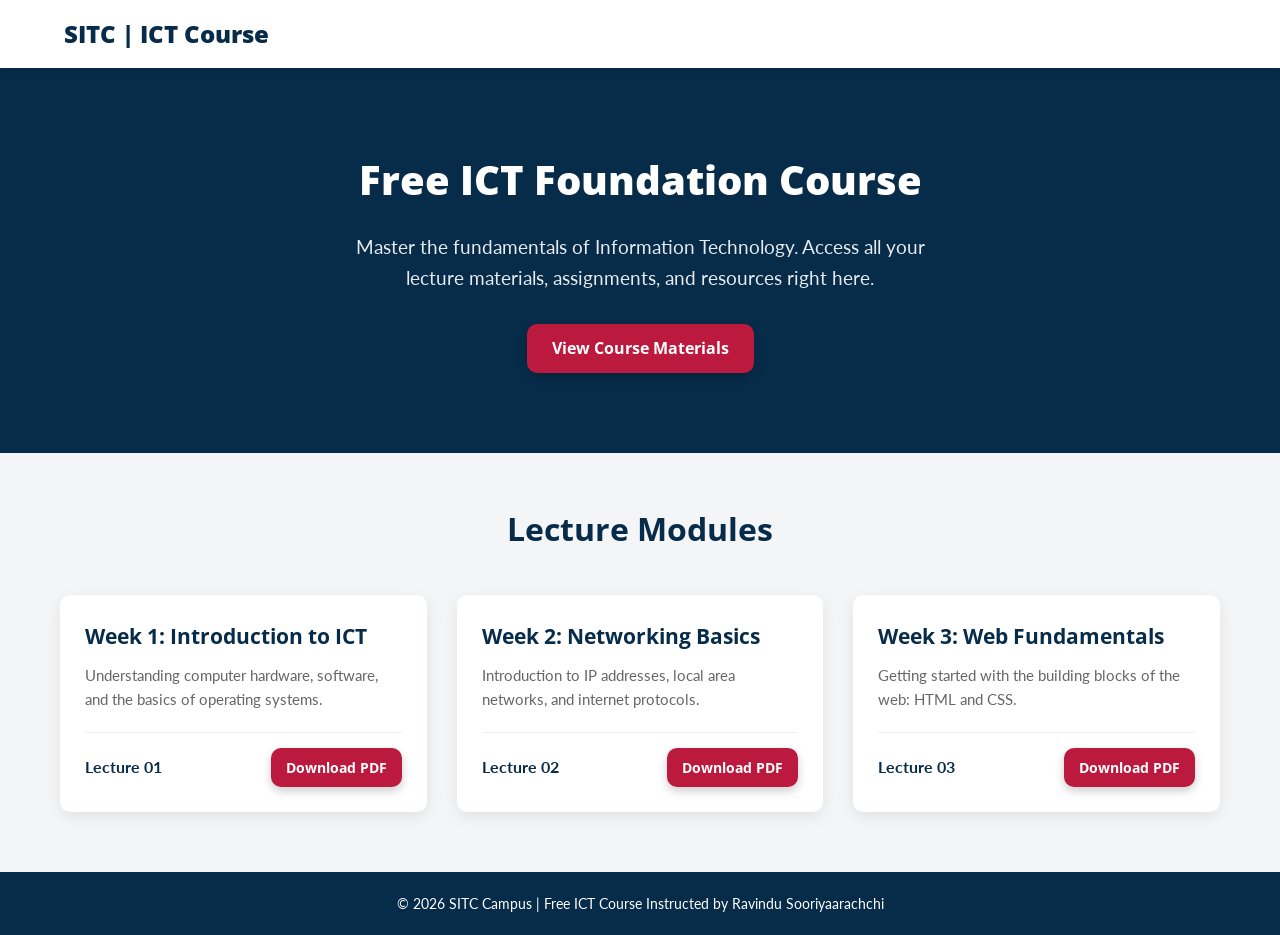
==== index.html @ 3b7f40ae "Created the base Index.html" ====
<!DOCTYPE html>
<html lang="en">
<head>
    <meta charset="UTF-8">
    <meta name="viewport" content="width=device-width, initial-scale=1.0">
    <meta name="theme-color" content="#072C49">
    <title>Free ICT Foundation Course | SITC</title>
    
    <link href="https://fonts.googleapis.com/css2?family=Lato:wght@400;700&family=Open+Sans:wght@400;700;800&display=swap" rel="stylesheet">
    
    <style>
        /* --- SITC CSS Variables --- */
        :root {
            --primary-blue: #072C49;
            --accent-red: #BB1A3E;
            --text-dark: #32373c;
            --bg-light: #f4f5f7;
            --white: #ffffff;
            --font-headings: 'Open Sans', sans-serif;
            --font-body: 'Lato', sans-serif;
        }

        /* --- Global Reset & Typography --- */
        * {
            margin: 0;
            padding: 0;
            box-sizing: border-box;
        }

        body {
            font-family: var(--font-body);
            color: var(--text-dark);
            background-color: var(--bg-light);
            line-height: 1.6;
        }

        h1, h2, h3 {
            font-family: var(--font-headings);
            color: var(--primary-blue);
        }

        /* --- Navigation Bar --- */
        header {
            background-color: var(--white);
            box-shadow: 0 4px 6px rgba(0, 0, 0, 0.05);
            padding: 15px 5%;
            display: flex;
            justify-content: space-between;
            align-items: center;
            position: sticky;
            top: 0;
            z-index: 100;
        }

        .logo {
            font-family: var(--font-headings);
            font-size: 24px;
            font-weight: 800;
            color: var(--primary-blue);
            text-decoration: none;
        }

        /* --- Hero Section --- */
        .hero {
            background-color: var(--primary-blue);
            color: var(--white);
            text-align: center;
            padding: 80px 20px;
        }

        .hero h1 {
            color: var(--white);
            font-size: 2.5rem;
            margin-bottom: 20px;
            font-weight: 800;
        }

        .hero p {
            font-size: 1.2rem;
            max-width: 600px;
            margin: 0 auto 30px auto;
            opacity: 0.9;
        }

        /* --- SITC Style Buttons --- */
        .btn {
            display: inline-block;
            background-color: var(--accent-red);
            color: var(--white);
            padding: 12px 25px;
            font-family: var(--font-headings);
            font-weight: 700;
            text-decoration: none;
            border-radius: 10px; /* Extracted from SITC code */
            transition: all 0.3s ease;
            box-shadow: 0px 4px 10px rgba(0,0,0,0.2);
        }

        .btn:hover {
            background-color: #981530; /* Slightly darker red for hover */
            transform: translateY(-2px);
        }

        /* --- Course Modules Grid --- */
        .container {
            max-width: 1200px;
            margin: 50px auto;
            padding: 0 20px;
        }

        .section-title {
            text-align: center;
            font-size: 2rem;
            margin-bottom: 40px;
        }

        .grid {
            display: grid;
            /* This makes it perfectly responsive for Mobile and PC automatically */
            grid-template-columns: repeat(auto-fit, minmax(300px, 1fr));
            gap: 30px;
        }

        /* --- SITC Style Cards --- */
        .card {
            background: var(--white);
            border-radius: 10px;
            padding: 25px;
            box-shadow: 0 5px 15px rgba(0,0,0,0.08);
            transition: transform 0.3s ease, box-shadow 0.3s ease;
        }

        .card:hover {
            transform: translateY(-5px);
            box-shadow: 0 10px 25px rgba(0,0,0,0.15);
        }

        .card h3 {
            font-size: 1.3rem;
            margin-bottom: 10px;
        }

        .card p {
            font-size: 0.95rem;
            margin-bottom: 20px;
            color: #666;
        }

        .card-footer {
            display: flex;
            justify-content: space-between;
            align-items: center;
            border-top: 1px solid #eee;
            padding-top: 15px;
        }

        /* --- Footer --- */
        footer {
            background-color: var(--primary-blue);
            color: var(--white);
            text-align: center;
            padding: 20px;
            margin-top: 60px;
            font-size: 0.9rem;
        }

        /* Mobile Adjustments */
        @media (max-width: 768px) {
            .hero h1 {
                font-size: 2rem;
            }
        }
    </style>
</head>
<body>

    <header>
        <a href="#" class="logo">SITC | ICT Course</a>
        </header>

    <section class="hero">
        <h1>Free ICT Foundation Course</h1>
        <p>Master the fundamentals of Information Technology. Access all your lecture materials, assignments, and resources right here.</p>
        <a href="#materials" class="btn">View Course Materials</a>
    </section>

    <div class="container" id="materials">
        <h2 class="section-title">Lecture Modules</h2>
        
        <div class="grid">
            <div class="card">
                <h3>Week 1: Introduction to ICT</h3>
                <p>Understanding computer hardware, software, and the basics of operating systems.</p>
                <div class="card-footer">
                    <span style="color: var(--primary-blue); font-weight: bold;">Lecture 01</span>
                    <a href="#" class="btn" style="padding: 8px 15px; font-size: 0.9rem;">Download PDF</a>
                </div>
            </div>

            <div class="card">
                <h3>Week 2: Networking Basics</h3>
                <p>Introduction to IP addresses, local area networks, and internet protocols.</p>
                <div class="card-footer">
                    <span style="color: var(--primary-blue); font-weight: bold;">Lecture 02</span>
                    <a href="#" class="btn" style="padding: 8px 15px; font-size: 0.9rem;">Download PDF</a>
                </div>
            </div>

            <div class="card">
                <h3>Week 3: Web Fundamentals</h3>
                <p>Getting started with the building blocks of the web: HTML and CSS.</p>
                <div class="card-footer">
                    <span style="color: var(--primary-blue); font-weight: bold;">Lecture 03</span>
                    <a href="#" class="btn" style="padding: 8px 15px; font-size: 0.9rem;">Download PDF</a>
                </div>
            </div>
        </div>
    </div>

    <footer>
        <p>&copy; 2026 SITC Campus | Free ICT Course Instructed by Ravindu Sooriyaarachchi</p>
    </footer>

</body>
</html>
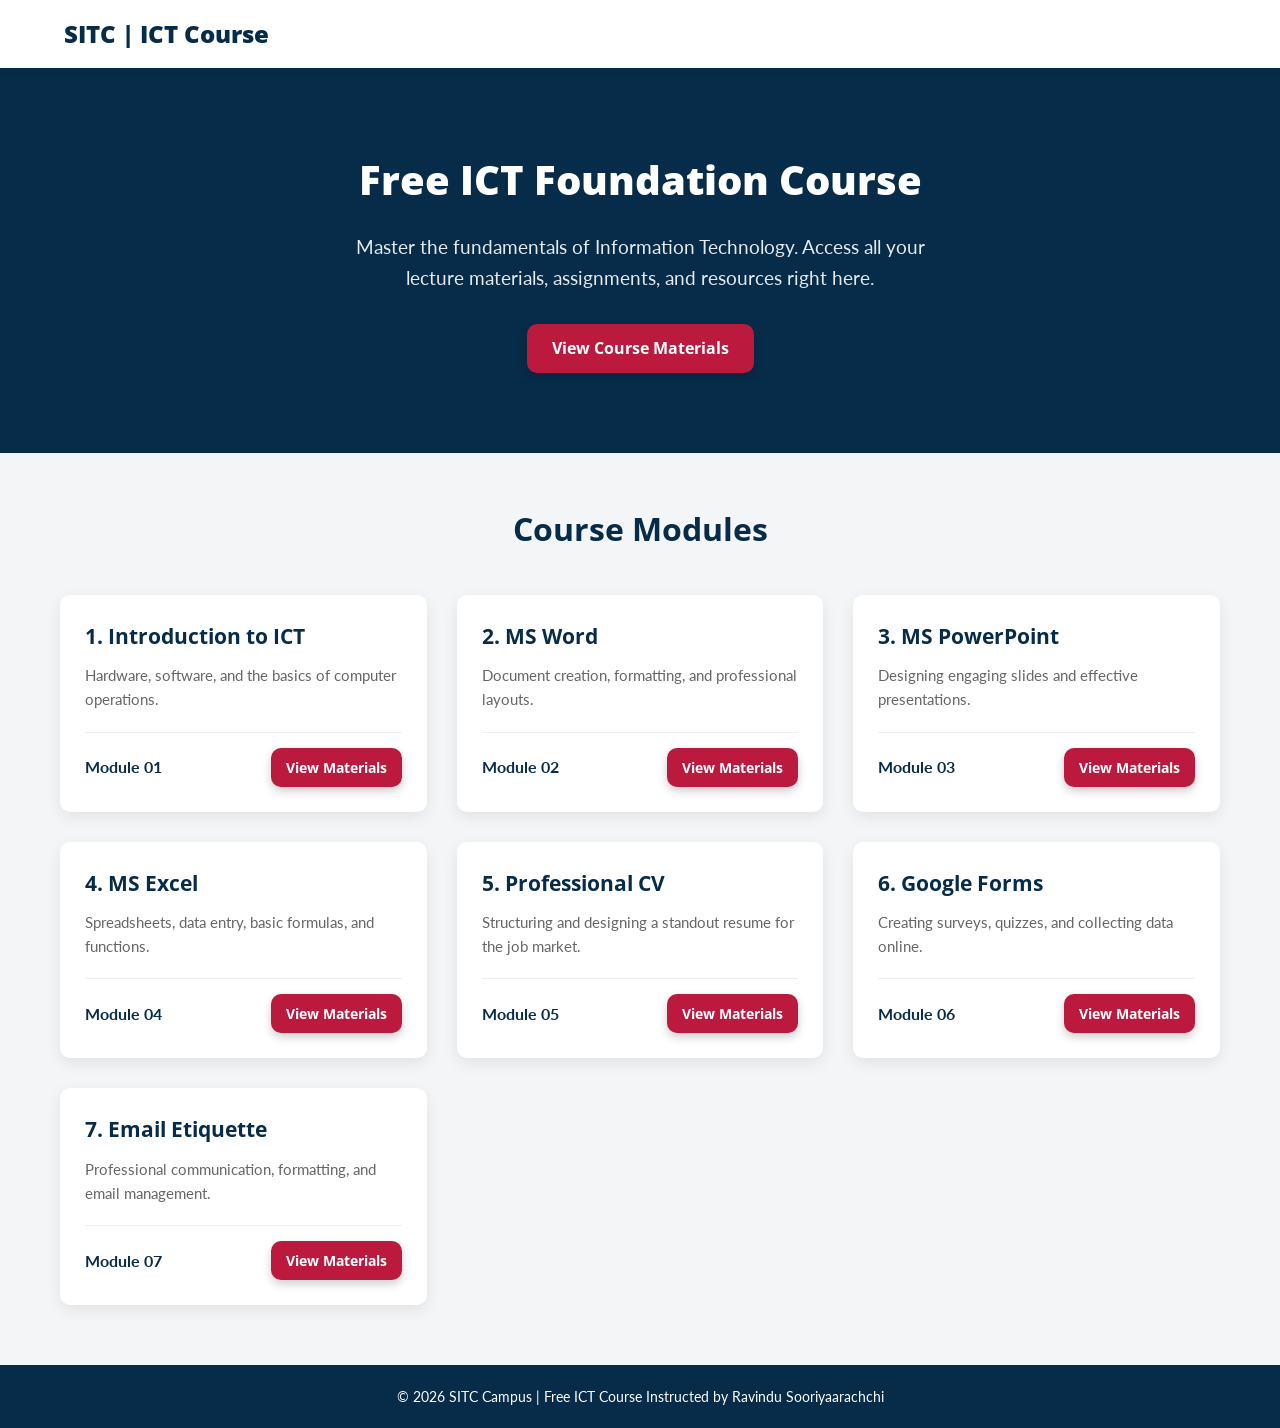
==== commit f65ae7c3: "Did the file structure" ====
--- a/index.html
+++ b/index.html
@@ -91,13 +91,13 @@
             font-family: var(--font-headings);
             font-weight: 700;
             text-decoration: none;
-            border-radius: 10px; /* Extracted from SITC code */
+            border-radius: 10px;
             transition: all 0.3s ease;
             box-shadow: 0px 4px 10px rgba(0,0,0,0.2);
         }
 
         .btn:hover {
-            background-color: #981530; /* Slightly darker red for hover */
+            background-color: #981530;
             transform: translateY(-2px);
         }
 
@@ -116,7 +116,6 @@
 
         .grid {
             display: grid;
-            /* This makes it perfectly responsive for Mobile and PC automatically */
             grid-template-columns: repeat(auto-fit, minmax(300px, 1fr));
             gap: 30px;
         }
@@ -128,6 +127,8 @@
             padding: 25px;
             box-shadow: 0 5px 15px rgba(0,0,0,0.08);
             transition: transform 0.3s ease, box-shadow 0.3s ease;
+            display: flex;
+            flex-direction: column;
         }
 
         .card:hover {
@@ -144,6 +145,7 @@
             font-size: 0.95rem;
             margin-bottom: 20px;
             color: #666;
+            flex-grow: 1; /* Pushes the button to the bottom */
         }
 
         .card-footer {
@@ -164,7 +166,6 @@
             font-size: 0.9rem;
         }
 
-        /* Mobile Adjustments */
         @media (max-width: 768px) {
             .hero h1 {
                 font-size: 2rem;
@@ -176,7 +177,7 @@
 
     <header>
         <a href="#" class="logo">SITC | ICT Course</a>
-        </header>
+    </header>
 
     <section class="hero">
         <h1>Free ICT Foundation Course</h1>
@@ -185,35 +186,72 @@
     </section>
 
     <div class="container" id="materials">
-        <h2 class="section-title">Lecture Modules</h2>
+        <h2 class="section-title">Course Modules</h2>
         
         <div class="grid">
             <div class="card">
-                <h3>Week 1: Introduction to ICT</h3>
-                <p>Understanding computer hardware, software, and the basics of operating systems.</p>
-                <div class="card-footer">
-                    <span style="color: var(--primary-blue); font-weight: bold;">Lecture 01</span>
-                    <a href="#" class="btn" style="padding: 8px 15px; font-size: 0.9rem;">Download PDF</a>
-                </div>
-            </div>
-
-            <div class="card">
-                <h3>Week 2: Networking Basics</h3>
-                <p>Introduction to IP addresses, local area networks, and internet protocols.</p>
-                <div class="card-footer">
-                    <span style="color: var(--primary-blue); font-weight: bold;">Lecture 02</span>
-                    <a href="#" class="btn" style="padding: 8px 15px; font-size: 0.9rem;">Download PDF</a>
-                </div>
-            </div>
-
-            <div class="card">
-                <h3>Week 3: Web Fundamentals</h3>
-                <p>Getting started with the building blocks of the web: HTML and CSS.</p>
-                <div class="card-footer">
-                    <span style="color: var(--primary-blue); font-weight: bold;">Lecture 03</span>
-                    <a href="#" class="btn" style="padding: 8px 15px; font-size: 0.9rem;">Download PDF</a>
-                </div>
-            </div>
+                <h3>1. Introduction to ICT</h3>
+                <p>Hardware, software, and the basics of computer operations.</p>
+                <div class="card-footer">
+                    <span style="color: var(--primary-blue); font-weight: bold;">Module 01</span>
+                    <a href="intro.html" class="btn" style="padding: 8px 15px; font-size: 0.9rem;">View Materials</a>
+                </div>
+            </div>
+
+            <div class="card">
+                <h3>2. MS Word</h3>
+                <p>Document creation, formatting, and professional layouts.</p>
+                <div class="card-footer">
+                    <span style="color: var(--primary-blue); font-weight: bold;">Module 02</span>
+                    <a href="ms-word.html" class="btn" style="padding: 8px 15px; font-size: 0.9rem;">View Materials</a>
+                </div>
+            </div>
+
+            <div class="card">
+                <h3>3. MS PowerPoint</h3>
+                <p>Designing engaging slides and effective presentations.</p>
+                <div class="card-footer">
+                    <span style="color: var(--primary-blue); font-weight: bold;">Module 03</span>
+                    <a href="ms-powerpoint.html" class="btn" style="padding: 8px 15px; font-size: 0.9rem;">View Materials</a>
+                </div>
+            </div>
+
+            <div class="card">
+                <h3>4. MS Excel</h3>
+                <p>Spreadsheets, data entry, basic formulas, and functions.</p>
+                <div class="card-footer">
+                    <span style="color: var(--primary-blue); font-weight: bold;">Module 04</span>
+                    <a href="ms-excel.html" class="btn" style="padding: 8px 15px; font-size: 0.9rem;">View Materials</a>
+                </div>
+            </div>
+
+            <div class="card">
+                <h3>5. Professional CV</h3>
+                <p>Structuring and designing a standout resume for the job market.</p>
+                <div class="card-footer">
+                    <span style="color: var(--primary-blue); font-weight: bold;">Module 05</span>
+                    <a href="cv.html" class="btn" style="padding: 8px 15px; font-size: 0.9rem;">View Materials</a>
+                </div>
+            </div>
+
+            <div class="card">
+                <h3>6. Google Forms</h3>
+                <p>Creating surveys, quizzes, and collecting data online.</p>
+                <div class="card-footer">
+                    <span style="color: var(--primary-blue); font-weight: bold;">Module 06</span>
+                    <a href="google-forms.html" class="btn" style="padding: 8px 15px; font-size: 0.9rem;">View Materials</a>
+                </div>
+            </div>
+
+            <div class="card">
+                <h3>7. Email Etiquette</h3>
+                <p>Professional communication, formatting, and email management.</p>
+                <div class="card-footer">
+                    <span style="color: var(--primary-blue); font-weight: bold;">Module 07</span>
+                    <a href="email.html" class="btn" style="padding: 8px 15px; font-size: 0.9rem;">View Materials</a>
+                </div>
+            </div>
+
         </div>
     </div>
 
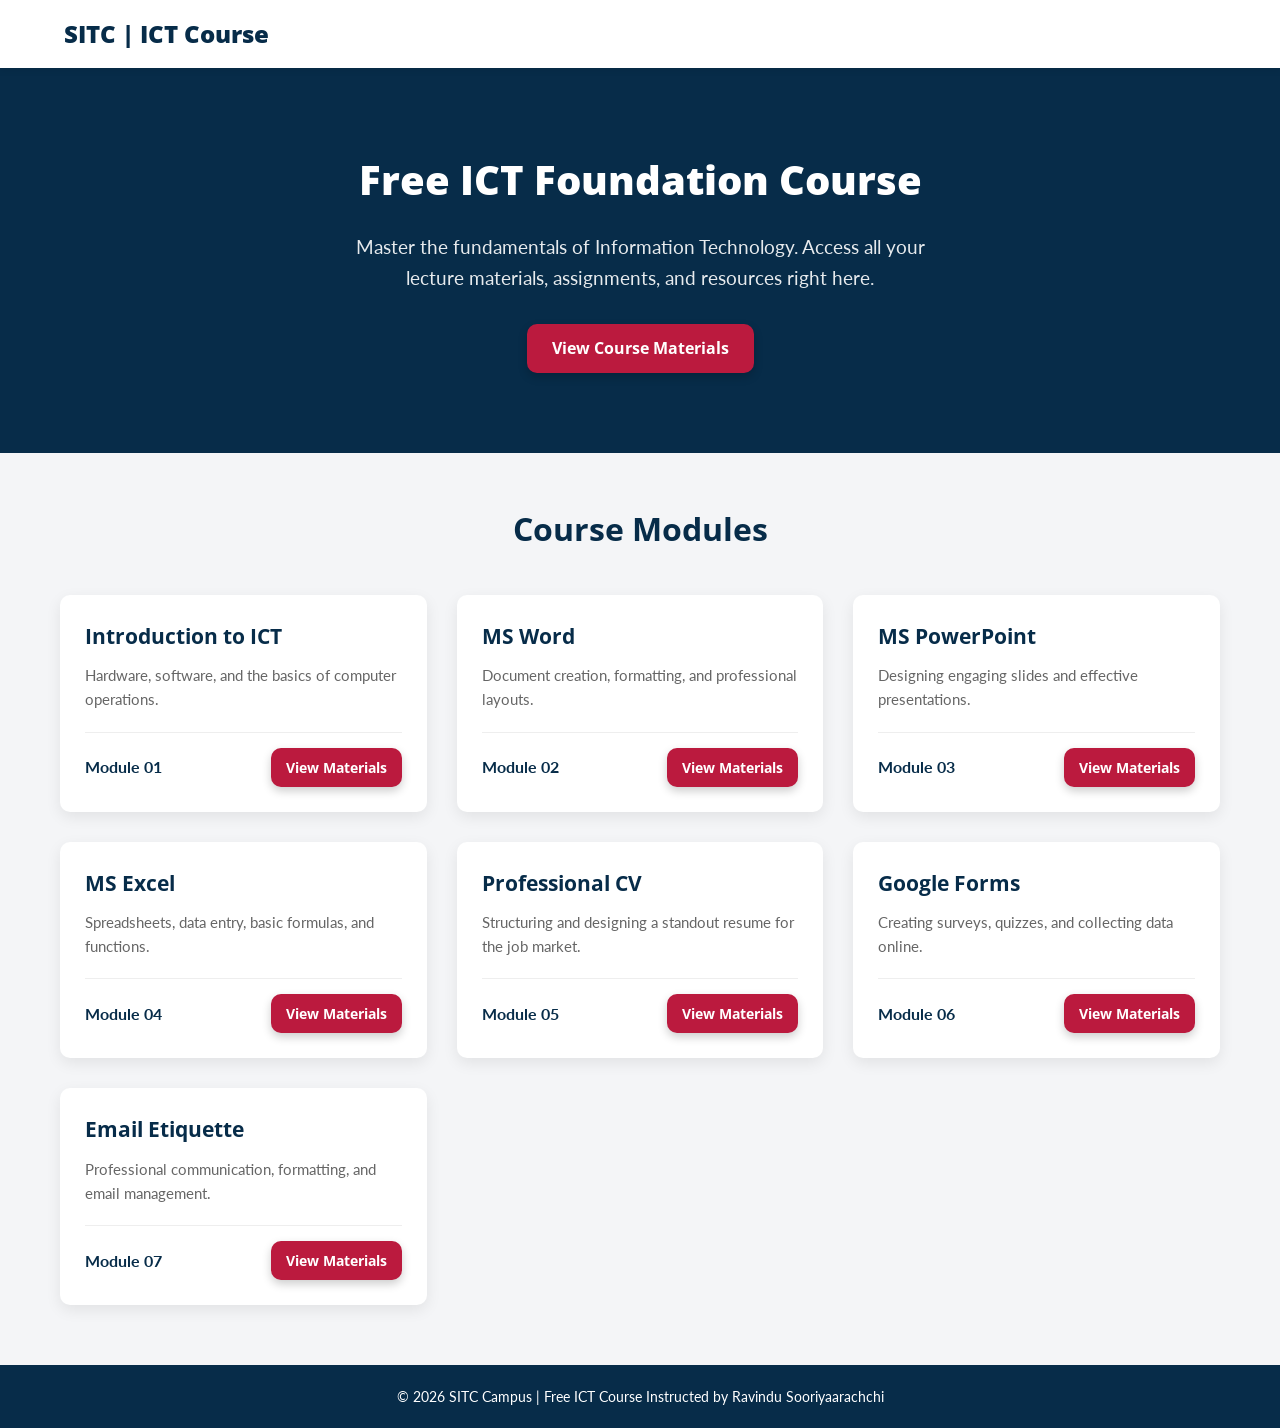
==== commit 003b269a: "Update index.html" ====
--- a/index.html
+++ b/index.html
@@ -4,7 +4,7 @@
     <meta charset="UTF-8">
     <meta name="viewport" content="width=device-width, initial-scale=1.0">
     <meta name="theme-color" content="#072C49">
-    <title>Free ICT Foundation Course | SITC</title>
+    <title>Free ICT Course | SITC</title>
     
     <link href="https://fonts.googleapis.com/css2?family=Lato:wght@400;700&family=Open+Sans:wght@400;700;800&display=swap" rel="stylesheet">
     
@@ -190,7 +190,7 @@
         
         <div class="grid">
             <div class="card">
-                <h3>1. Introduction to ICT</h3>
+                <h3>Introduction to ICT</h3>
                 <p>Hardware, software, and the basics of computer operations.</p>
                 <div class="card-footer">
                     <span style="color: var(--primary-blue); font-weight: bold;">Module 01</span>
@@ -199,7 +199,7 @@
             </div>
 
             <div class="card">
-                <h3>2. MS Word</h3>
+                <h3>MS Word</h3>
                 <p>Document creation, formatting, and professional layouts.</p>
                 <div class="card-footer">
                     <span style="color: var(--primary-blue); font-weight: bold;">Module 02</span>
@@ -208,7 +208,7 @@
             </div>
 
             <div class="card">
-                <h3>3. MS PowerPoint</h3>
+                <h3>MS PowerPoint</h3>
                 <p>Designing engaging slides and effective presentations.</p>
                 <div class="card-footer">
                     <span style="color: var(--primary-blue); font-weight: bold;">Module 03</span>
@@ -217,7 +217,7 @@
             </div>
 
             <div class="card">
-                <h3>4. MS Excel</h3>
+                <h3>MS Excel</h3>
                 <p>Spreadsheets, data entry, basic formulas, and functions.</p>
                 <div class="card-footer">
                     <span style="color: var(--primary-blue); font-weight: bold;">Module 04</span>
@@ -226,7 +226,7 @@
             </div>
 
             <div class="card">
-                <h3>5. Professional CV</h3>
+                <h3>Professional CV</h3>
                 <p>Structuring and designing a standout resume for the job market.</p>
                 <div class="card-footer">
                     <span style="color: var(--primary-blue); font-weight: bold;">Module 05</span>
@@ -235,7 +235,7 @@
             </div>
 
             <div class="card">
-                <h3>6. Google Forms</h3>
+                <h3>Google Forms</h3>
                 <p>Creating surveys, quizzes, and collecting data online.</p>
                 <div class="card-footer">
                     <span style="color: var(--primary-blue); font-weight: bold;">Module 06</span>
@@ -244,7 +244,7 @@
             </div>
 
             <div class="card">
-                <h3>7. Email Etiquette</h3>
+                <h3>Email Etiquette</h3>
                 <p>Professional communication, formatting, and email management.</p>
                 <div class="card-footer">
                     <span style="color: var(--primary-blue); font-weight: bold;">Module 07</span>
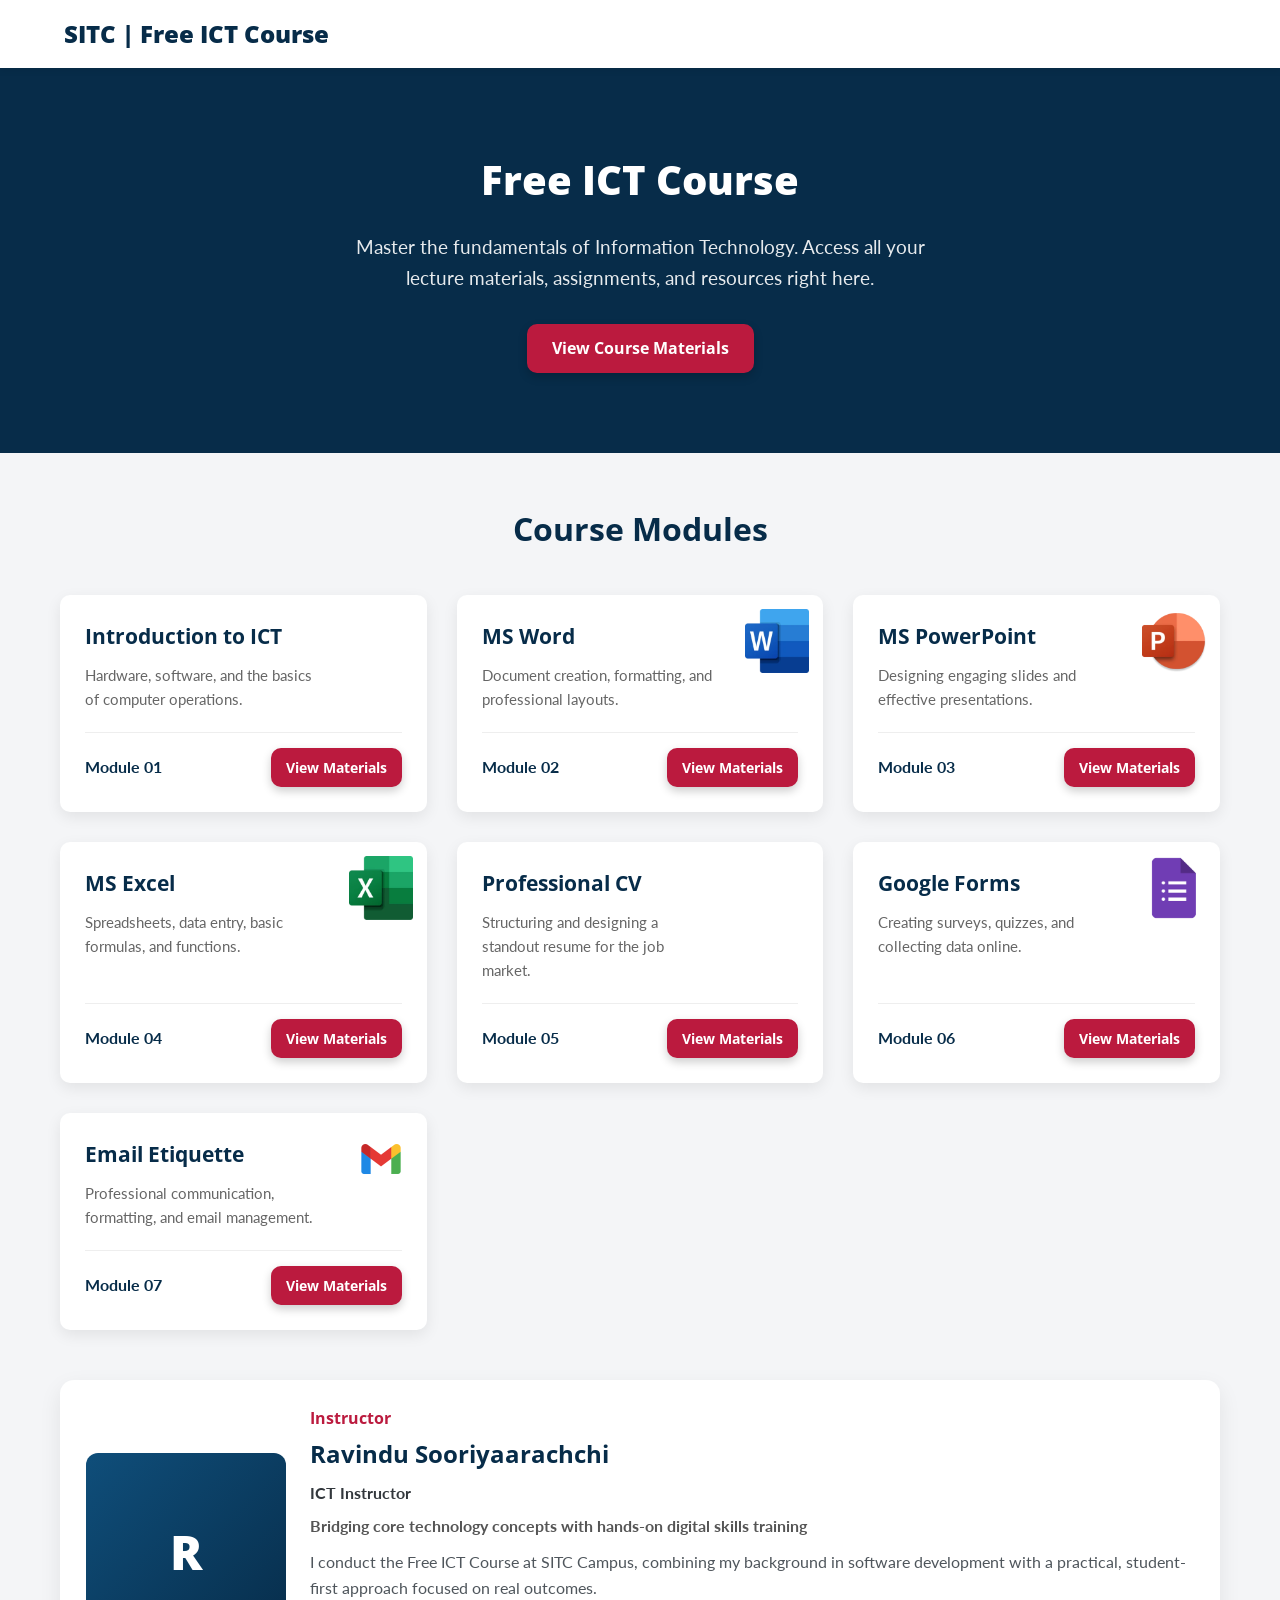
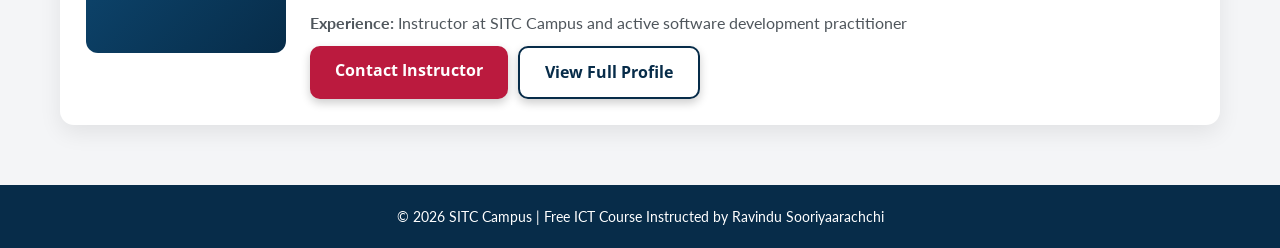
==== commit 7a795be9: "Refining Details" ====
--- a/index.html
+++ b/index.html
@@ -7,6 +7,8 @@
     <title>Free ICT Course | SITC</title>
     
     <link href="https://fonts.googleapis.com/css2?family=Lato:wght@400;700&family=Open+Sans:wght@400;700;800&display=swap" rel="stylesheet">
+    <link rel="stylesheet" href="assets/css/module-card-logos.css">
+    <script src="assets/js/render-instructor.js" defer></script>
     
     <style>
         /* --- SITC CSS Variables --- */
@@ -156,6 +158,98 @@
             padding-top: 15px;
         }
 
+        /* --- Instructor Section --- */
+        .instructor-section {
+            max-width: 1200px;
+            margin: 42px auto 0 auto;
+            padding: 0 20px;
+        }
+
+        .instructor-card {
+            background: var(--white);
+            border-radius: 14px;
+            box-shadow: 0 8px 22px rgba(0, 0, 0, 0.08);
+            padding: 26px;
+            display: grid;
+            grid-template-columns: 200px 1fr;
+            gap: 24px;
+            align-items: center;
+        }
+
+        .instructor-photo-wrap {
+            width: 100%;
+            max-width: 200px;
+            aspect-ratio: 1 / 1;
+        }
+
+        .instructor-photo,
+        .instructor-photo-fallback {
+            width: 100%;
+            height: 100%;
+            border-radius: 12px;
+            object-fit: cover;
+        }
+
+        .instructor-photo {
+            border: 3px solid #e5ecf2;
+        }
+
+        .instructor-photo-fallback {
+            display: grid;
+            place-items: center;
+            background: linear-gradient(135deg, #0f4e7a, #072c49);
+            color: #fff;
+            font-size: 3rem;
+            font-weight: 800;
+            font-family: var(--font-headings);
+        }
+
+        .instructor-kicker {
+            color: var(--accent-red);
+            font-weight: 700;
+            margin-bottom: 4px;
+            font-family: var(--font-headings);
+        }
+
+        .instructor-content h2 {
+            margin-bottom: 6px;
+        }
+
+        .instructor-role {
+            font-weight: 700;
+            margin-bottom: 8px;
+        }
+
+        .instructor-tagline {
+            color: #555;
+            font-weight: 700;
+            margin-bottom: 10px;
+        }
+
+        .instructor-bio,
+        .instructor-exp {
+            margin-bottom: 10px;
+            color: #4f565c;
+        }
+
+        .instructor-actions {
+            display: flex;
+            gap: 10px;
+            flex-wrap: wrap;
+            margin-top: 8px;
+        }
+
+        .btn-outline {
+            background-color: transparent;
+            color: var(--primary-blue);
+            border: 2px solid var(--primary-blue);
+        }
+
+        .btn-outline:hover {
+            background-color: var(--primary-blue);
+            color: var(--white);
+        }
+
         /* --- Footer --- */
         footer {
             background-color: var(--primary-blue);
@@ -170,17 +264,30 @@
             .hero h1 {
                 font-size: 2rem;
             }
+
+            .instructor-card {
+                grid-template-columns: 1fr;
+                text-align: center;
+            }
+
+            .instructor-photo-wrap {
+                margin: 0 auto;
+            }
+
+            .instructor-actions {
+                justify-content: center;
+            }
         }
     </style>
 </head>
-<body>
+<body class="home-page">
 
     <header>
-        <a href="#" class="logo">SITC | ICT Course</a>
+        <a href="#" class="logo">SITC | Free ICT Course</a>
     </header>
 
     <section class="hero">
-        <h1>Free ICT Foundation Course</h1>
+        <h1>Free ICT Course</h1>
         <p>Master the fundamentals of Information Technology. Access all your lecture materials, assignments, and resources right here.</p>
         <a href="#materials" class="btn">View Course Materials</a>
     </section>
@@ -189,7 +296,7 @@
         <h2 class="section-title">Course Modules</h2>
         
         <div class="grid">
-            <div class="card">
+            <div class="card card--module-intro">
                 <h3>Introduction to ICT</h3>
                 <p>Hardware, software, and the basics of computer operations.</p>
                 <div class="card-footer">
@@ -198,7 +305,7 @@
                 </div>
             </div>
 
-            <div class="card">
+            <div class="card card--module-word">
                 <h3>MS Word</h3>
                 <p>Document creation, formatting, and professional layouts.</p>
                 <div class="card-footer">
@@ -207,7 +314,7 @@
                 </div>
             </div>
 
-            <div class="card">
+            <div class="card card--module-powerpoint">
                 <h3>MS PowerPoint</h3>
                 <p>Designing engaging slides and effective presentations.</p>
                 <div class="card-footer">
@@ -216,7 +323,7 @@
                 </div>
             </div>
 
-            <div class="card">
+            <div class="card card--module-excel">
                 <h3>MS Excel</h3>
                 <p>Spreadsheets, data entry, basic formulas, and functions.</p>
                 <div class="card-footer">
@@ -225,7 +332,7 @@
                 </div>
             </div>
 
-            <div class="card">
+            <div class="card card--module-cv">
                 <h3>Professional CV</h3>
                 <p>Structuring and designing a standout resume for the job market.</p>
                 <div class="card-footer">
@@ -234,7 +341,7 @@
                 </div>
             </div>
 
-            <div class="card">
+            <div class="card card--module-google-forms">
                 <h3>Google Forms</h3>
                 <p>Creating surveys, quizzes, and collecting data online.</p>
                 <div class="card-footer">
@@ -243,7 +350,7 @@
                 </div>
             </div>
 
-            <div class="card">
+            <div class="card card--module-email">
                 <h3>Email Etiquette</h3>
                 <p>Professional communication, formatting, and email management.</p>
                 <div class="card-footer">
@@ -254,6 +361,10 @@
 
         </div>
     </div>
+
+    <section class="instructor-section" id="instructor">
+        <div class="instructor-card" data-instructor-summary></div>
+    </section>
 
     <footer>
         <p>&copy; 2026 SITC Campus | Free ICT Course Instructed by Ravindu Sooriyaarachchi</p>
--- a/assets/css/module-card-logos.css
+++ b/assets/css/module-card-logos.css
@@ -0,0 +1,88 @@
+/* Module logo watermarks for cards */
+.card {
+    position: relative;
+    overflow: hidden;
+    isolation: isolate;
+}
+
+.card > * {
+    position: relative;
+    z-index: 1;
+}
+
+.card::after {
+    content: "";
+    position: absolute;
+    right: 12px;
+    top: 12px;
+    width: 78px;
+    height: 78px;
+    background-image: var(--module-logo);
+    background-repeat: no-repeat;
+    background-position: center;
+    background-size: contain;
+    opacity: 0.3;
+    pointer-events: none;
+    z-index: 0;
+}
+
+.card--module-intro {
+    --module-logo: url("../images/module-intro.png");
+}
+
+.card--module-word {
+    --module-logo: url("../images/ms-word-logo.png");
+}
+
+.card--module-powerpoint {
+    --module-logo: url("../images/ms-powerpoint-logo.png");
+}
+
+.card--module-excel {
+    --module-logo: url("../images/ms-excel-logo.png");
+}
+
+.card--module-cv {
+    --module-logo: url("../images/cv-logo.png");
+}
+
+.card--module-google-forms {
+    --module-logo: url("../images/google-forms-logo.png");
+}
+
+.card--module-email {
+    --module-logo: url("../images/gmail-logo.png");
+}
+
+/* Home page cards use solid logos and keep text clear of the icon area. */
+.home-page .card::after {
+    top: 14px;
+    right: 14px;
+    width: 64px;
+    height: 64px;
+    opacity: 1;
+}
+
+.home-page .card h3,
+.home-page .card p {
+    padding-right: 86px;
+}
+
+@media (max-width: 768px) {
+    .card::after {
+        width: 62px;
+        height: 62px;
+        opacity: 0.26;
+    }
+
+    .home-page .card::after {
+        width: 56px;
+        height: 56px;
+        opacity: 1;
+    }
+
+    .home-page .card h3,
+    .home-page .card p {
+        padding-right: 72px;
+    }
+}
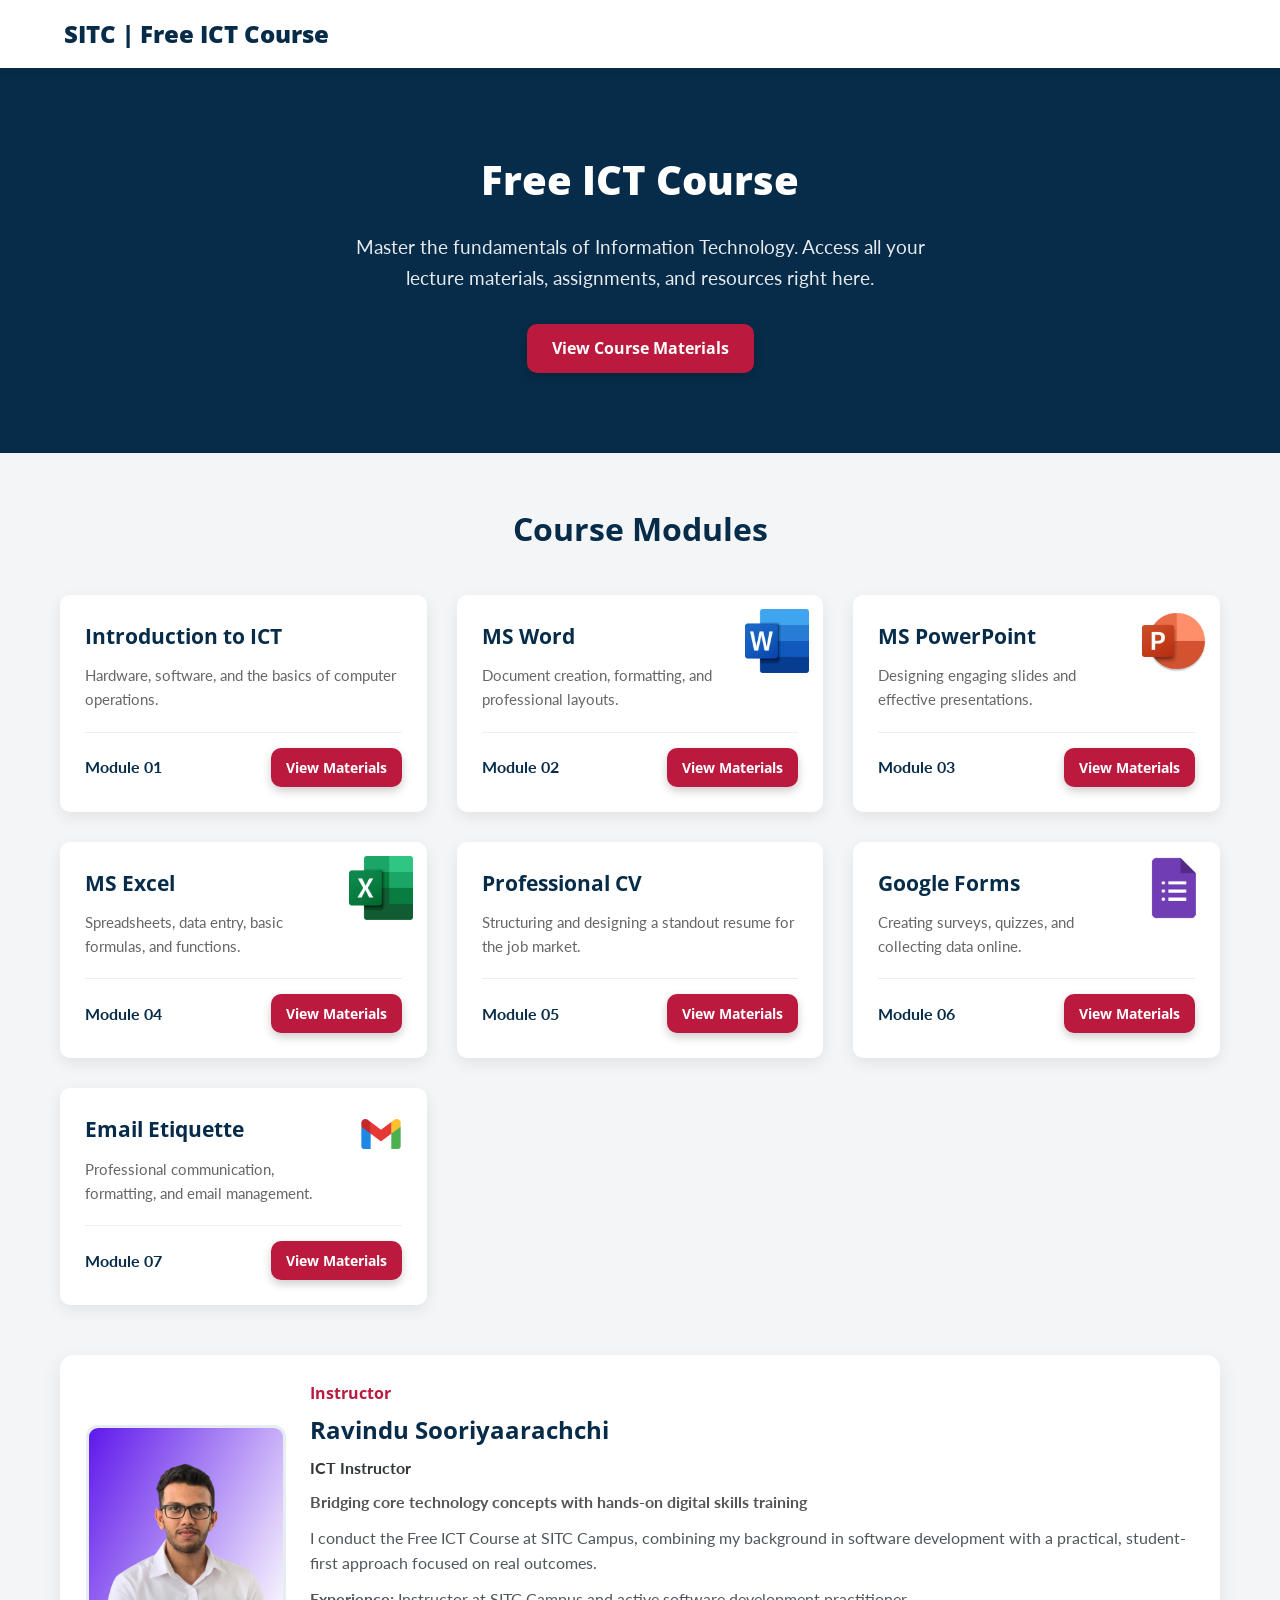
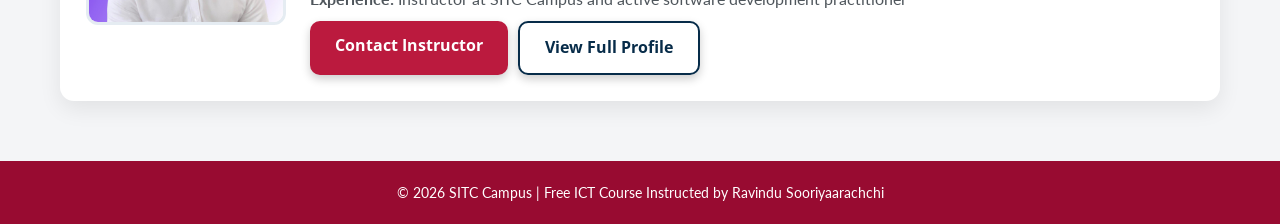
==== commit 17be06d0: "footer color changed, logos removed" ====
--- a/index.html
+++ b/index.html
@@ -252,7 +252,7 @@
 
         /* --- Footer --- */
         footer {
-            background-color: var(--primary-blue);
+            background-color: #980B31;
             color: var(--white);
             text-align: center;
             padding: 20px;
--- a/assets/css/module-card-logos.css
+++ b/assets/css/module-card-logos.css
@@ -27,7 +27,7 @@
 }
 
 .card--module-intro {
-    --module-logo: url("../images/module-intro.png");
+    --module-logo: none;
 }
 
 .card--module-word {
@@ -43,7 +43,7 @@
 }
 
 .card--module-cv {
-    --module-logo: url("../images/cv-logo.png");
+    --module-logo: none;
 }
 
 .card--module-google-forms {
@@ -63,8 +63,16 @@
     opacity: 1;
 }
 
-.home-page .card h3,
-.home-page .card p {
+.home-page .card--module-word h3,
+.home-page .card--module-word p,
+.home-page .card--module-powerpoint h3,
+.home-page .card--module-powerpoint p,
+.home-page .card--module-excel h3,
+.home-page .card--module-excel p,
+.home-page .card--module-google-forms h3,
+.home-page .card--module-google-forms p,
+.home-page .card--module-email h3,
+.home-page .card--module-email p {
     padding-right: 86px;
 }
 
@@ -81,8 +89,16 @@
         opacity: 1;
     }
 
-    .home-page .card h3,
-    .home-page .card p {
+    .home-page .card--module-word h3,
+    .home-page .card--module-word p,
+    .home-page .card--module-powerpoint h3,
+    .home-page .card--module-powerpoint p,
+    .home-page .card--module-excel h3,
+    .home-page .card--module-excel p,
+    .home-page .card--module-google-forms h3,
+    .home-page .card--module-google-forms p,
+    .home-page .card--module-email h3,
+    .home-page .card--module-email p {
         padding-right: 72px;
     }
 }
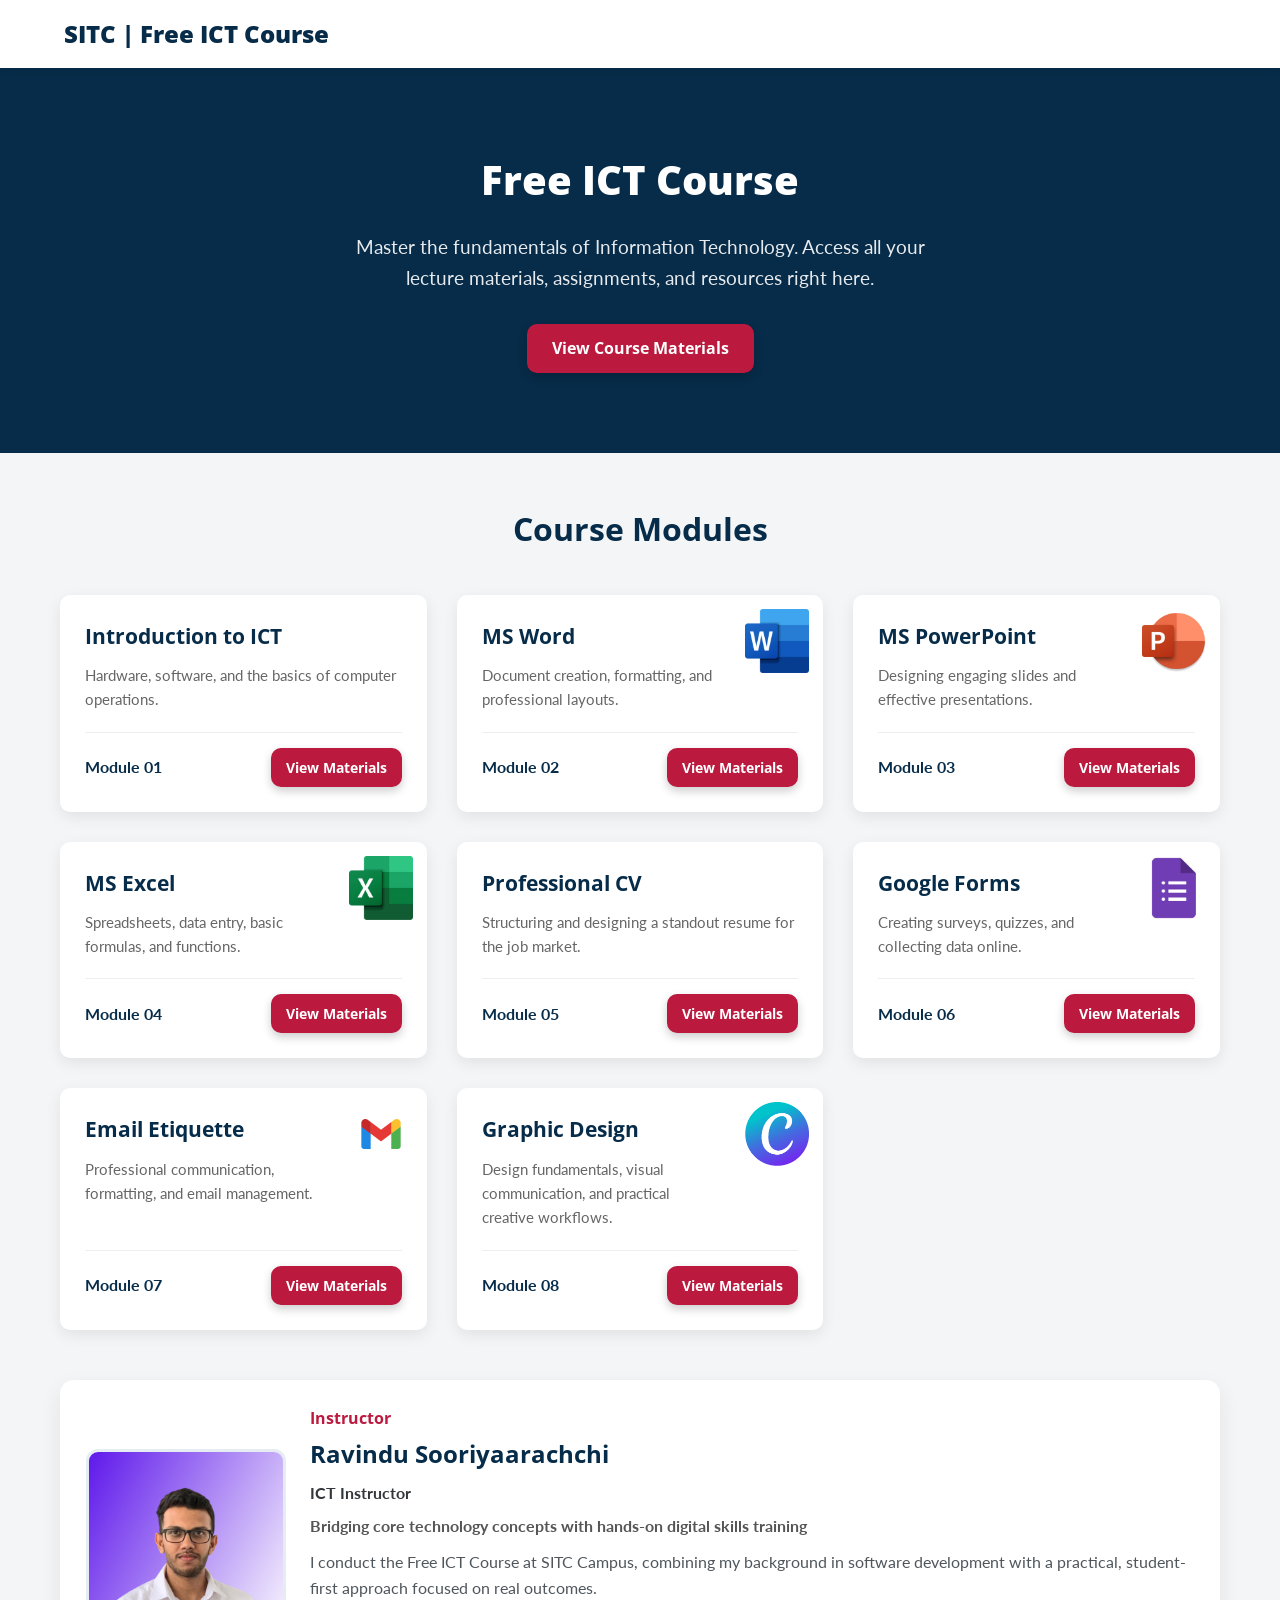
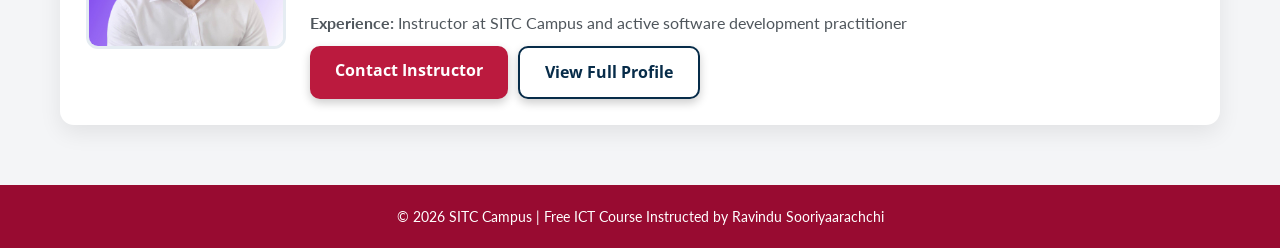
==== commit d7fc0ea9: "session 20" ====
--- a/index.html
+++ b/index.html
@@ -359,6 +359,15 @@
                 </div>
             </div>
 
+            <div class="card card--module-graphic-design">
+                <h3>Graphic Design</h3>
+                <p>Design fundamentals, visual communication, and practical creative workflows.</p>
+                <div class="card-footer">
+                    <span style="color: var(--primary-blue); font-weight: bold;">Module 08</span>
+                    <a href="graphic-design.html" class="btn" style="padding: 8px 15px; font-size: 0.9rem;">View Materials</a>
+                </div>
+            </div>
+
         </div>
     </div>
 
--- a/assets/css/module-card-logos.css
+++ b/assets/css/module-card-logos.css
@@ -54,6 +54,10 @@
     --module-logo: url("../images/gmail-logo.png");
 }
 
+.card--module-graphic-design {
+    --module-logo: url("../images/canva.png");
+}
+
 /* Home page cards use solid logos and keep text clear of the icon area. */
 .home-page .card::after {
     top: 14px;
@@ -72,7 +76,9 @@
 .home-page .card--module-google-forms h3,
 .home-page .card--module-google-forms p,
 .home-page .card--module-email h3,
-.home-page .card--module-email p {
+.home-page .card--module-email p,
+.home-page .card--module-graphic-design h3,
+.home-page .card--module-graphic-design p {
     padding-right: 86px;
 }
 
@@ -98,7 +104,9 @@
     .home-page .card--module-google-forms h3,
     .home-page .card--module-google-forms p,
     .home-page .card--module-email h3,
-    .home-page .card--module-email p {
+    .home-page .card--module-email p,
+    .home-page .card--module-graphic-design h3,
+    .home-page .card--module-graphic-design p {
         padding-right: 72px;
     }
 }
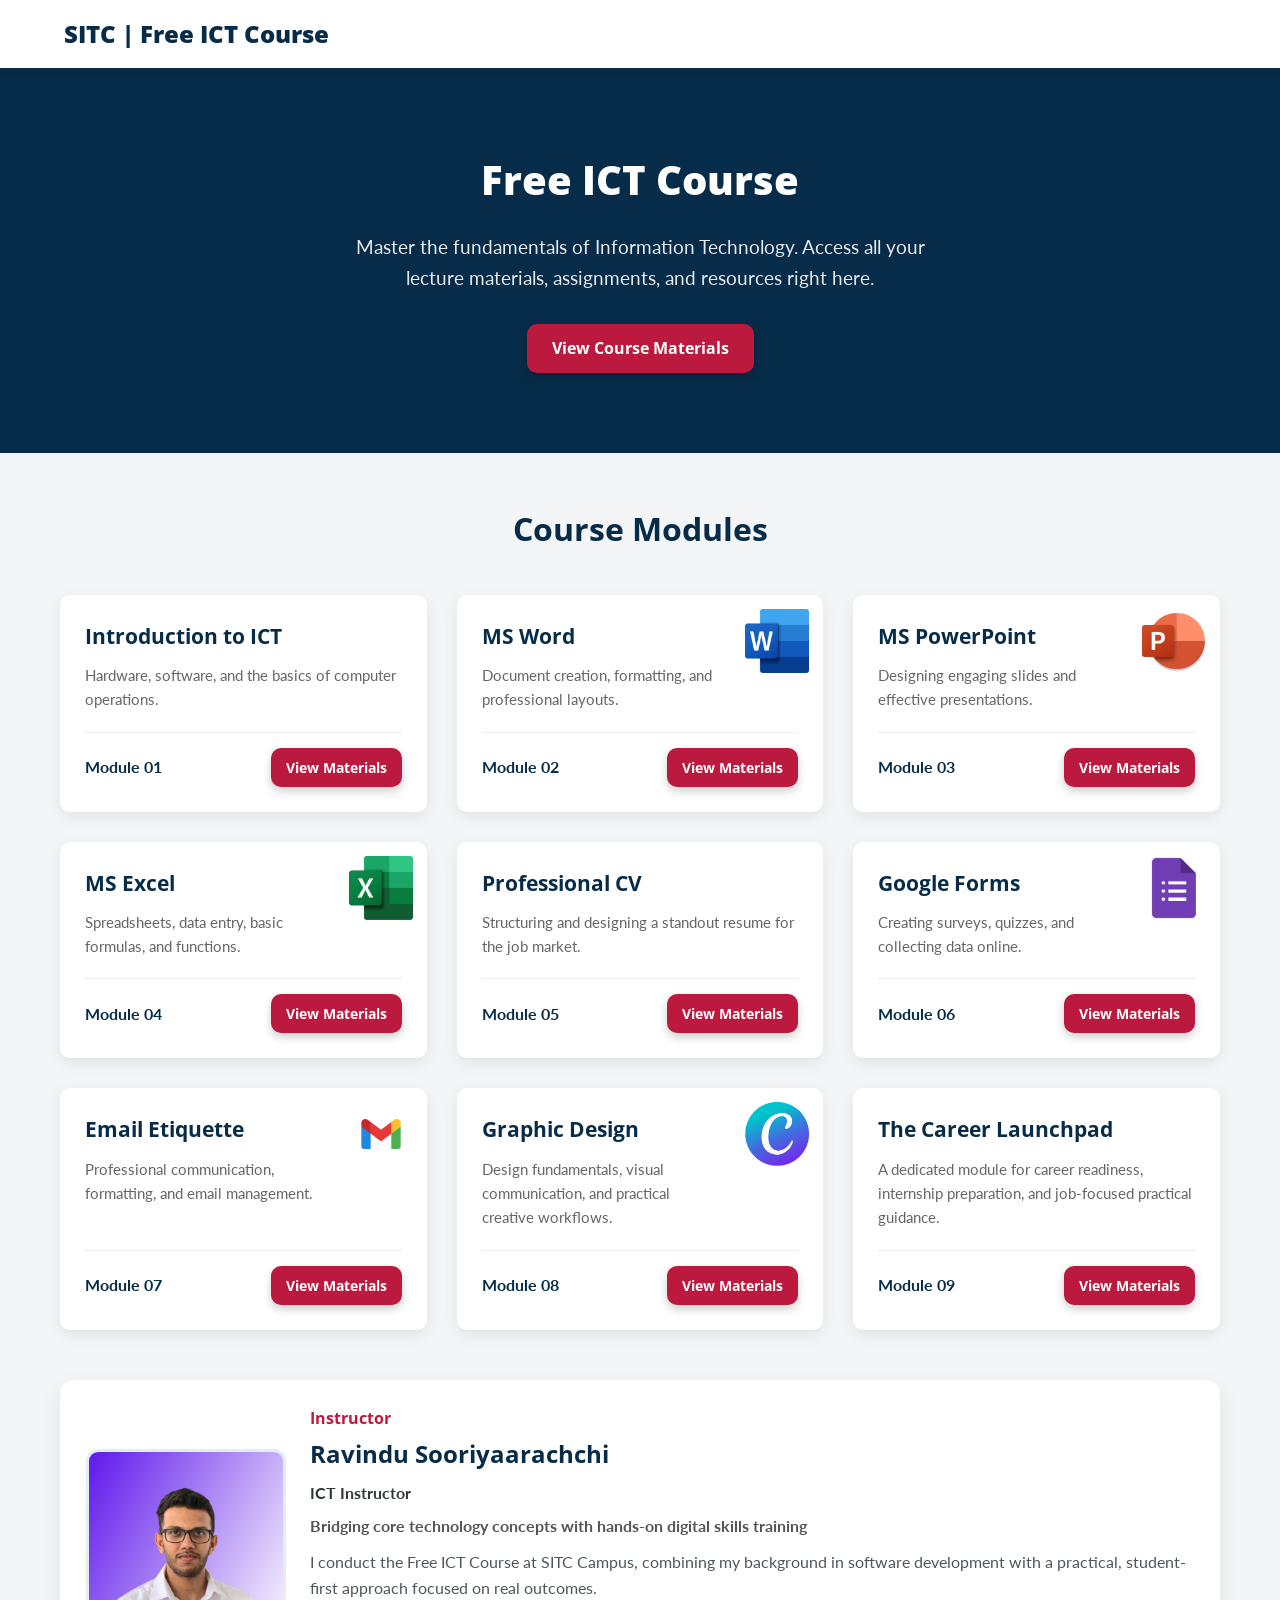
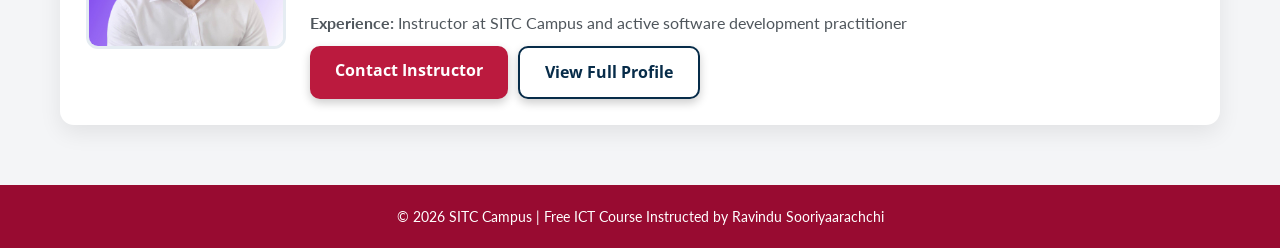
==== commit 37e5ca05: "Added session 23, Session 24" ====
--- a/index.html
+++ b/index.html
@@ -368,6 +368,15 @@
                 </div>
             </div>
 
+            <div class="card card--module-career-launchpad">
+                <h3>The Career Launchpad</h3>
+                <p>A dedicated module for career readiness, internship preparation, and job-focused practical guidance.</p>
+                <div class="card-footer">
+                    <span style="color: var(--primary-blue); font-weight: bold;">Module 09</span>
+                    <a href="career-launchpad.html" class="btn" style="padding: 8px 15px; font-size: 0.9rem;">View Materials</a>
+                </div>
+            </div>
+
         </div>
     </div>
 
--- a/assets/css/module-card-logos.css
+++ b/assets/css/module-card-logos.css
@@ -58,6 +58,10 @@
     --module-logo: url("../images/canva.png");
 }
 
+.card--module-career-launchpad {
+    --module-logo: none;
+}
+
 /* Home page cards use solid logos and keep text clear of the icon area. */
 .home-page .card::after {
     top: 14px;
